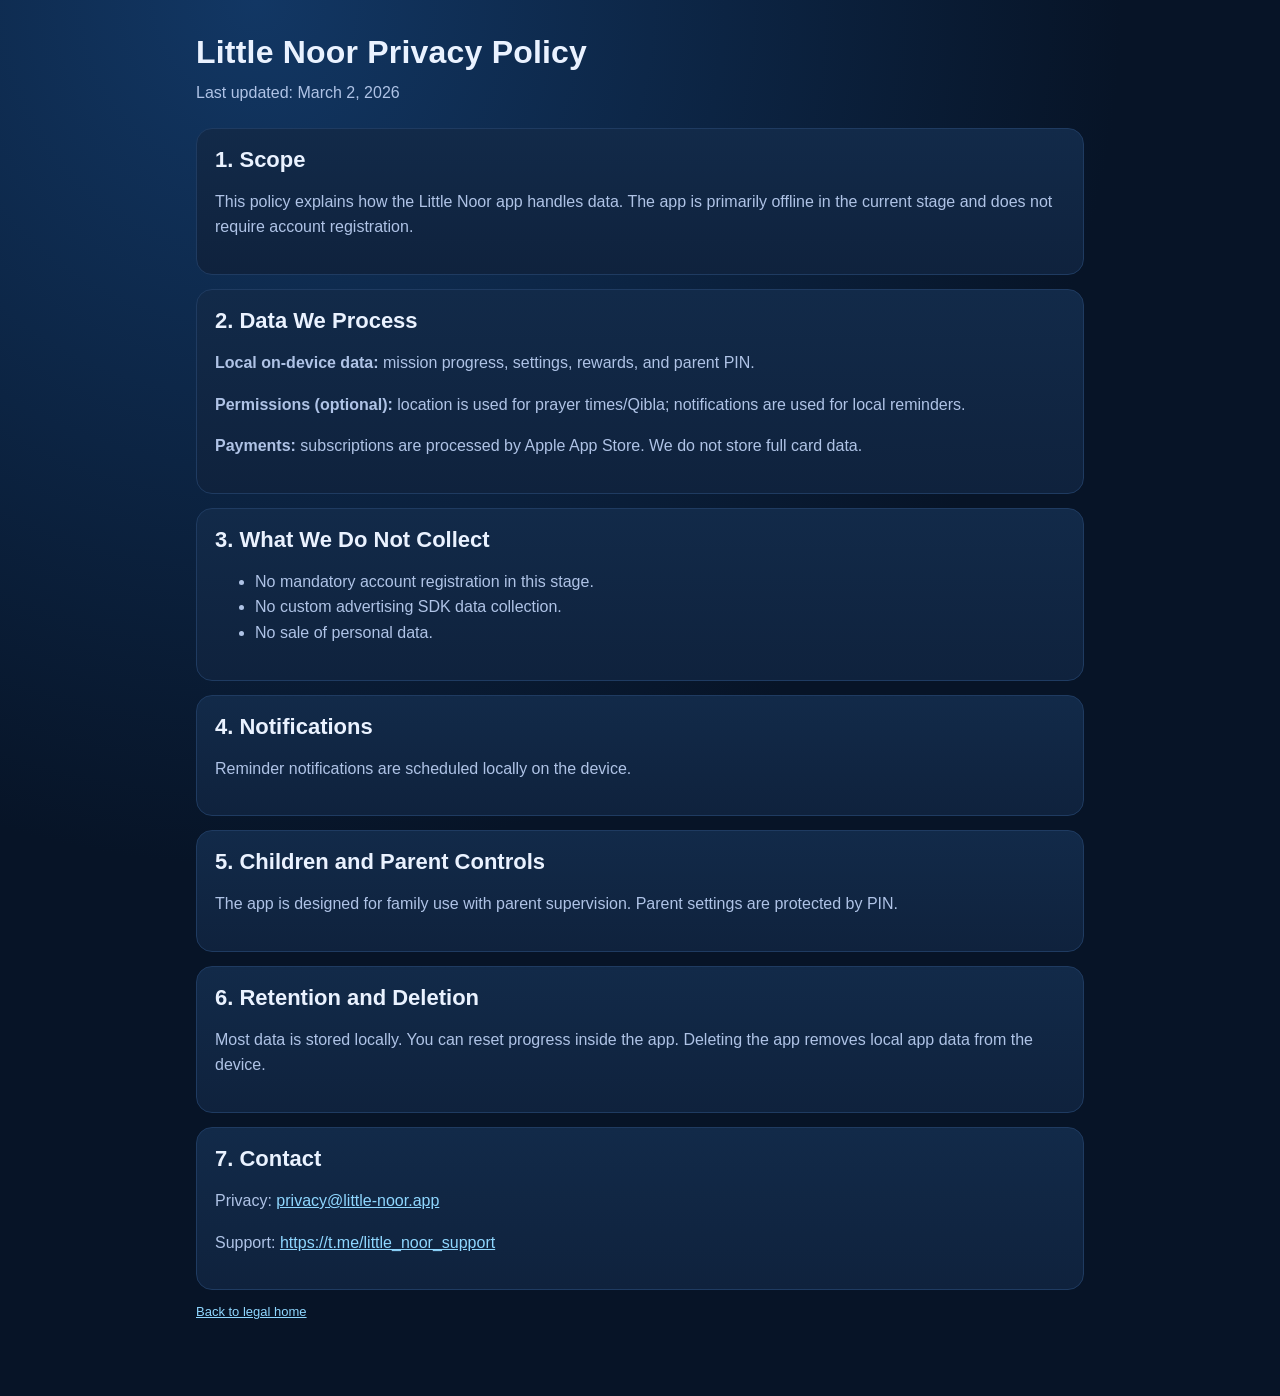
==== privacy-policy/index.html @ 6eea47e0 "Legal pages for app store links" ====
<!doctype html>
<html lang="en">
  <head>
    <meta charset="UTF-8" />
    <meta name="viewport" content="width=device-width, initial-scale=1.0" />
    <title>Little Noor Privacy Policy</title>
    <link rel="stylesheet" href="../assets/style.css" />
  </head>
  <body>
    <main class="container">
      <h1 class="brand">Little Noor Privacy Policy</h1>
      <p class="subtitle">Last updated: March 2, 2026</p>

      <section class="card">
        <h2>1. Scope</h2>
        <p>
          This policy explains how the Little Noor app handles data. The app is primarily offline
          in the current stage and does not require account registration.
        </p>
      </section>

      <section class="card">
        <h2>2. Data We Process</h2>
        <p><strong>Local on-device data:</strong> mission progress, settings, rewards, and parent PIN.</p>
        <p>
          <strong>Permissions (optional):</strong> location is used for prayer times/Qibla;
          notifications are used for local reminders.
        </p>
        <p>
          <strong>Payments:</strong> subscriptions are processed by Apple App Store. We do not
          store full card data.
        </p>
      </section>

      <section class="card">
        <h2>3. What We Do Not Collect</h2>
        <ul>
          <li>No mandatory account registration in this stage.</li>
          <li>No custom advertising SDK data collection.</li>
          <li>No sale of personal data.</li>
        </ul>
      </section>

      <section class="card">
        <h2>4. Notifications</h2>
        <p>Reminder notifications are scheduled locally on the device.</p>
      </section>

      <section class="card">
        <h2>5. Children and Parent Controls</h2>
        <p>
          The app is designed for family use with parent supervision. Parent settings are protected
          by PIN.
        </p>
      </section>

      <section class="card">
        <h2>6. Retention and Deletion</h2>
        <p>
          Most data is stored locally. You can reset progress inside the app. Deleting the app
          removes local app data from the device.
        </p>
      </section>

      <section class="card">
        <h2>7. Contact</h2>
        <p>Privacy: <a href="mailto:privacy@little-noor.app">privacy@little-noor.app</a></p>
        <p>Support: <a href="https://t.me/little_noor_support">https://t.me/little_noor_support</a></p>
      </section>

      <p class="meta"><a href="../">Back to legal home</a></p>
    </main>
  </body>
</html>
---- assets/style.css ----
:root {
  --bg: #071427;
  --panel: #0f223d;
  --text: #eaf2ff;
  --muted: #afc3e6;
  --line: #1f3b61;
  --accent: #57c4ff;
}

* {
  box-sizing: border-box;
}

html,
body {
  margin: 0;
  padding: 0;
  background: radial-gradient(circle at 20% 0%, #123764 0%, var(--bg) 50%);
  color: var(--text);
  font-family: -apple-system, BlinkMacSystemFont, "Segoe UI", Roboto, "Helvetica Neue", Arial,
    sans-serif;
}

.container {
  width: min(920px, 100%);
  margin: 0 auto;
  padding: 28px 16px 64px;
}

.brand {
  margin: 6px 0 10px;
  font-size: 32px;
  font-weight: 800;
  letter-spacing: 0.2px;
}

.subtitle {
  color: var(--muted);
  margin: 0 0 22px;
  line-height: 1.55;
}

.card {
  background: linear-gradient(180deg, #122a49 0%, var(--panel) 100%);
  border: 1px solid var(--line);
  border-radius: 16px;
  padding: 18px;
  margin-bottom: 14px;
}

.card h2 {
  margin: 0 0 8px;
  font-size: 22px;
}

.card p,
.card li {
  color: var(--muted);
  line-height: 1.6;
}

.links {
  display: flex;
  flex-wrap: wrap;
  gap: 10px;
}

.btn {
  display: inline-block;
  text-decoration: none;
  border: 1px solid #2b557f;
  background: #12345b;
  color: var(--text);
  padding: 10px 14px;
  border-radius: 10px;
  font-weight: 600;
}

.btn:hover {
  border-color: var(--accent);
}

.meta {
  color: #98b3dc;
  font-size: 13px;
  margin-top: 14px;
}

a {
  color: #8fd7ff;
}
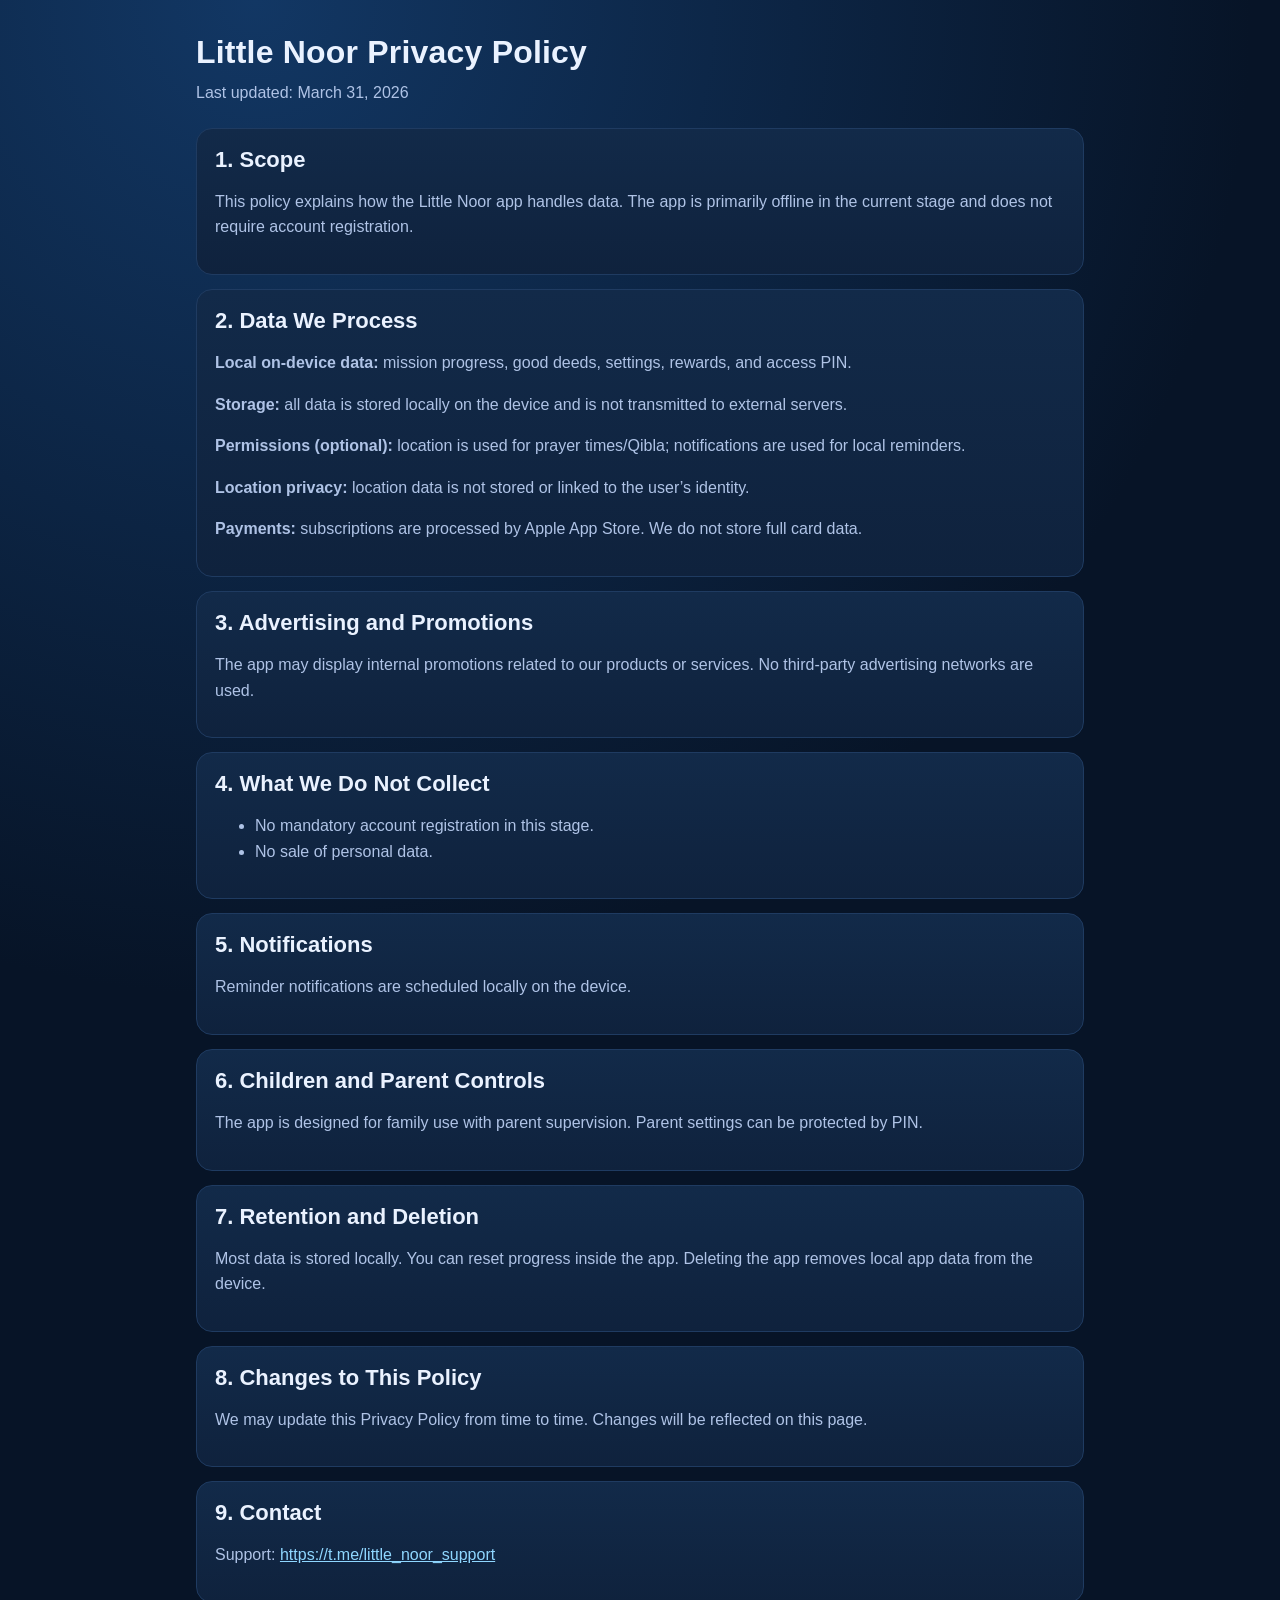
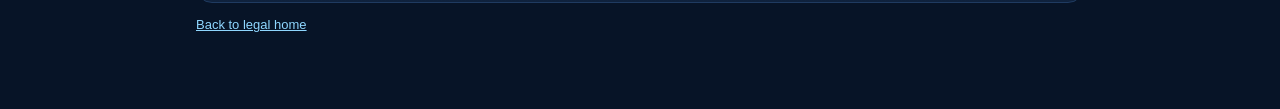
==== commit 0dace346: "Update hosted privacy policy page for App Store review" ====
--- a/privacy-policy/index.html
+++ b/privacy-policy/index.html
@@ -9,7 +9,7 @@
   <body>
     <main class="container">
       <h1 class="brand">Little Noor Privacy Policy</h1>
-      <p class="subtitle">Last updated: March 2, 2026</p>
+      <p class="subtitle">Last updated: March 31, 2026</p>
 
       <section class="card">
         <h2>1. Scope</h2>
@@ -21,10 +21,21 @@
 
       <section class="card">
         <h2>2. Data We Process</h2>
-        <p><strong>Local on-device data:</strong> mission progress, settings, rewards, and parent PIN.</p>
+        <p>
+          <strong>Local on-device data:</strong> mission progress, good deeds, settings, rewards,
+          and access PIN.
+        </p>
+        <p>
+          <strong>Storage:</strong> all data is stored locally on the device and is not transmitted
+          to external servers.
+        </p>
         <p>
           <strong>Permissions (optional):</strong> location is used for prayer times/Qibla;
           notifications are used for local reminders.
+        </p>
+        <p>
+          <strong>Location privacy:</strong> location data is not stored or linked to the user’s
+          identity.
         </p>
         <p>
           <strong>Payments:</strong> subscriptions are processed by Apple App Store. We do not
@@ -33,29 +44,36 @@
       </section>
 
       <section class="card">
-        <h2>3. What We Do Not Collect</h2>
+        <h2>3. Advertising and Promotions</h2>
+        <p>
+          The app may display internal promotions related to our products or services. No
+          third-party advertising networks are used.
+        </p>
+      </section>
+
+      <section class="card">
+        <h2>4. What We Do Not Collect</h2>
         <ul>
           <li>No mandatory account registration in this stage.</li>
-          <li>No custom advertising SDK data collection.</li>
           <li>No sale of personal data.</li>
         </ul>
       </section>
 
       <section class="card">
-        <h2>4. Notifications</h2>
+        <h2>5. Notifications</h2>
         <p>Reminder notifications are scheduled locally on the device.</p>
       </section>
 
       <section class="card">
-        <h2>5. Children and Parent Controls</h2>
+        <h2>6. Children and Parent Controls</h2>
         <p>
-          The app is designed for family use with parent supervision. Parent settings are protected
-          by PIN.
+          The app is designed for family use with parent supervision. Parent settings can be
+          protected by PIN.
         </p>
       </section>
 
       <section class="card">
-        <h2>6. Retention and Deletion</h2>
+        <h2>7. Retention and Deletion</h2>
         <p>
           Most data is stored locally. You can reset progress inside the app. Deleting the app
           removes local app data from the device.
@@ -63,8 +81,15 @@
       </section>
 
       <section class="card">
-        <h2>7. Contact</h2>
-        <p>Privacy: <a href="mailto:privacy@little-noor.app">privacy@little-noor.app</a></p>
+        <h2>8. Changes to This Policy</h2>
+        <p>
+          We may update this Privacy Policy from time to time. Changes will be reflected on this
+          page.
+        </p>
+      </section>
+
+      <section class="card">
+        <h2>9. Contact</h2>
         <p>Support: <a href="https://t.me/little_noor_support">https://t.me/little_noor_support</a></p>
       </section>
 
